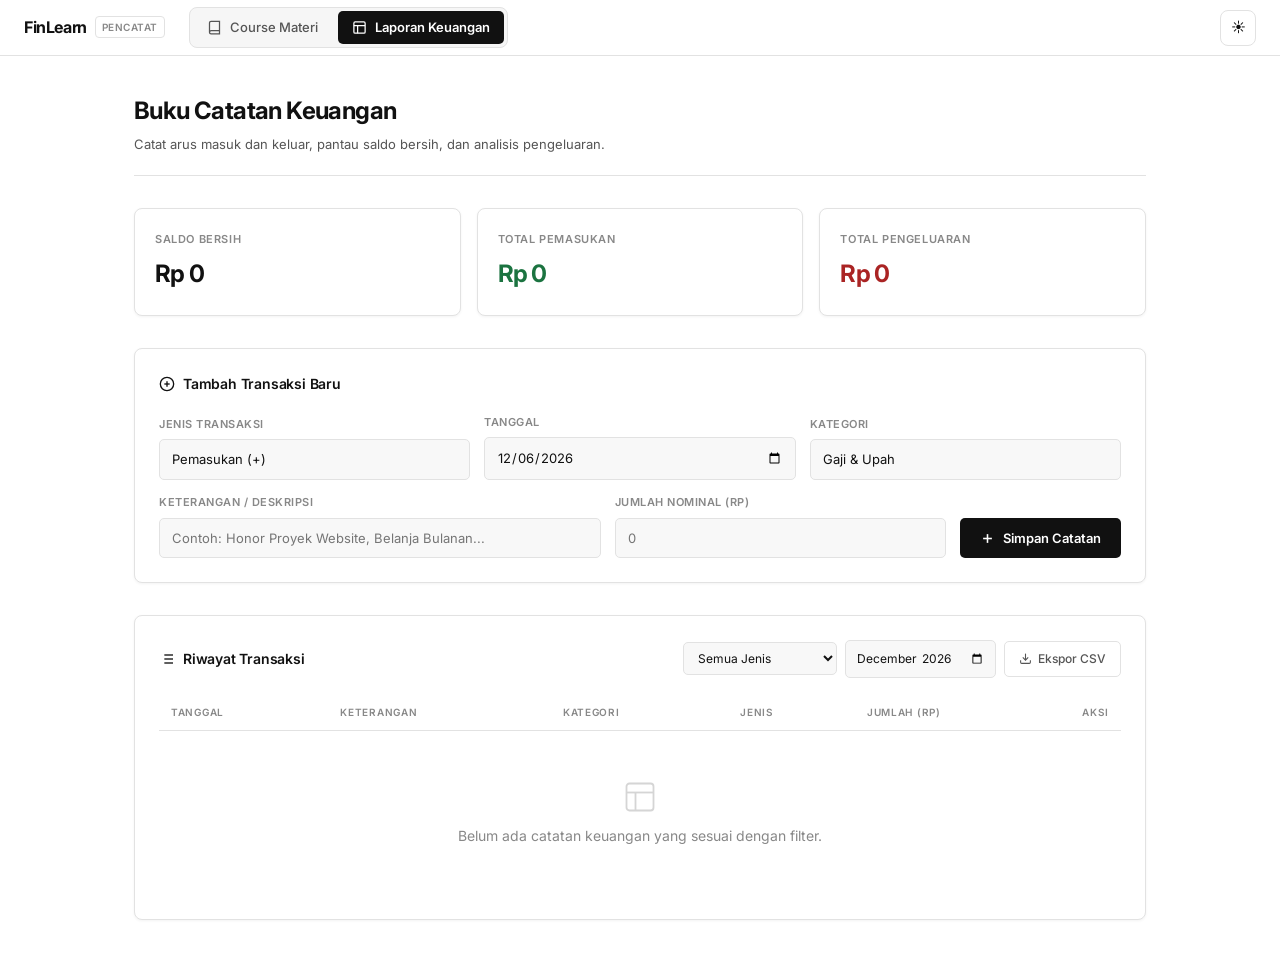
==== keuangan.html @ 0261cfb4 "first commit" ====
<!DOCTYPE html>
<html lang="id" data-theme="light">
<head>
  <meta charset="UTF-8" />
  <meta name="viewport" content="width=device-width, initial-scale=1.0" />
  <title>FinLearn — Pencatat Laporan Keuangan</title>
  <link rel="preconnect" href="https://fonts.googleapis.com" />
  <link href="https://fonts.googleapis.com/css2?family=Inter:wght@300;400;500;600;700&display=swap" rel="stylesheet" />
  <link rel="stylesheet" href="style.css" />
</head>
<body data-page="keuangan">

  <!-- TOPBAR NAVBAR -->
  <header class="topbar">
    <div class="topbar-left">
      <a href="index.html" class="brand">
        <span>FinLearn</span>
        <span class="brand-badge">Pencatat</span>
      </a>

      <!-- NAVBAR DIRECT ACCESS -->
      <nav class="navbar-nav">
        <a href="materi.html" class="nav-link" id="navMateri">
          <svg width="15" height="15" viewBox="0 0 24 24" fill="none" stroke="currentColor" stroke-width="2">
            <path d="M4 19.5A2.5 2.5 0 0 1 6.5 17H20"/>
            <path d="M6.5 2H20v20H6.5A2.5 2.5 0 0 1 4 19.5v-15A2.5 2.5 0 0 1 6.5 2z"/>
          </svg>
          <span class="nav-text">Course Materi</span>
        </a>
        <a href="keuangan.html" class="nav-link active" id="navKeuangan">
          <svg width="15" height="15" viewBox="0 0 24 24" fill="none" stroke="currentColor" stroke-width="2">
            <rect x="3" y="3" width="18" height="18" rx="2"/>
            <line x1="3" y1="9" x2="21" y2="9"/>
            <line x1="9" y1="21" x2="9" y2="9"/>
          </svg>
          <span class="nav-text">Laporan Keuangan</span>
        </a>
      </nav>
    </div>

    <div class="topbar-right">
      <button class="theme-toggle" id="themeToggle" onclick="toggleTheme()" title="Ganti Tema">
        <span id="themeIcon">☀️</span>
      </button>
    </div>
  </header>

  <!-- KEUANGAN FULL PAGE CONTAINER -->
  <main class="keuangan-container">

    <!-- PAGE HEADER -->
    <header class="page-header-keuangan">
      <div class="page-header-title">
        <h1>Buku Catatan Keuangan</h1>
        <p>Catat arus masuk dan keluar, pantau saldo bersih, dan analisis pengeluaran.</p>
      </div>
    </header>

    <!-- 3 STAT CARDS -->
    <section class="summary-cards-grid">
      <div class="stat-card balance">
        <span class="stat-label">Saldo Bersih</span>
        <span class="stat-amount" id="statBalance">Rp 0</span>
      </div>
      <div class="stat-card income">
        <span class="stat-label">Total Pemasukan</span>
        <span class="stat-amount" id="statIncome">Rp 0</span>
      </div>
      <div class="stat-card expense">
        <span class="stat-label">Total Pengeluaran</span>
        <span class="stat-amount" id="statExpense">Rp 0</span>
      </div>
    </section>

    <!-- INPUT TRANSACTION FORM -->
    <section class="card-section">
      <h2 class="card-title">
        <svg width="16" height="16" viewBox="0 0 24 24" fill="none" stroke="currentColor" stroke-width="2"><circle cx="12" cy="12" r="10"/><line x1="12" y1="8" x2="12" y2="16"/><line x1="8" y1="12" x2="16" y2="12"/></svg>
        Tambah Transaksi Baru
      </h2>

      <div class="form-grid">
        <div class="form-row">
          <div class="form-field">
            <label for="inputTxType">Jenis Transaksi</label>
            <select id="inputTxType">
              <option value="income">Pemasukan (+)</option>
              <option value="expense">Pengeluaran (-)</option>
            </select>
          </div>

          <div class="form-field">
            <label for="inputTxDate">Tanggal</label>
            <input type="date" id="inputTxDate" />
          </div>

          <div class="form-field">
            <label for="inputTxCategory">Kategori</label>
            <select id="inputTxCategory">
              <option value="Gaji & Upah">Gaji & Upah</option>
              <option value="Pendapatan Usaha">Pendapatan Usaha</option>
              <option value="Investasi">Investasi</option>
              <option value="Makanan & Minuman">Makanan & Minuman</option>
              <option value="Transportasi">Transportasi</option>
              <option value="Tagihan & Utilitas">Tagihan & Utilitas</option>
              <option value="Kebutuhan Rumah">Kebutuhan Rumah</option>
              <option value="Hiburan & Hobi">Hiburan & Hobi</option>
              <option value="Kesehatan">Kesehatan</option>
              <option value="Lainnya">Lainnya</option>
            </select>
          </div>
        </div>

        <div class="form-row">
          <div class="form-field flex-2">
            <label for="inputTxDesc">Keterangan / Deskripsi</label>
            <input type="text" id="inputTxDesc" placeholder="Contoh: Honor Proyek Website, Belanja Bulanan..." />
          </div>

          <div class="form-field flex-1-5">
            <label for="inputTxAmount">Jumlah Nominal (Rp)</label>
            <input type="number" id="inputTxAmount" placeholder="0" min="0" />
          </div>

          <button class="btn-primary" onclick="handleAddTransaction()">
            <svg width="15" height="15" viewBox="0 0 24 24" fill="none" stroke="currentColor" stroke-width="2.5"><line x1="12" y1="5" x2="12" y2="19"/><line x1="5" y1="12" x2="19" y2="12"/></svg>
            Simpan Catatan
          </button>
        </div>
      </div>
    </section>

    <!-- TRANSACTION HISTORY TABLE -->
    <section class="card-section">
      <div class="table-header-bar">
        <h2 class="card-title">
          <svg width="16" height="16" viewBox="0 0 24 24" fill="none" stroke="currentColor" stroke-width="2"><line x1="8" y1="6" x2="21" y2="6"/><line x1="8" y1="12" x2="21" y2="12"/><line x1="8" y1="18" x2="21" y2="18"/><line x1="3" y1="6" x2="3.01" y2="6"/><line x1="3" y1="12" x2="3.01" y2="12"/><line x1="3" y1="18" x2="3.01" y2="18"/></svg>
          Riwayat Transaksi
        </h2>

        <div class="filter-actions">
          <select id="filterType" onchange="renderTransactionsList()">
            <option value="all">Semua Jenis</option>
            <option value="income">Hanya Pemasukan</option>
            <option value="expense">Hanya Pengeluaran</option>
          </select>

          <input type="month" id="filterMonth" onchange="renderTransactionsList()" />

          <button class="btn-outline" onclick="handleExportCSV()" title="Ekspor Data ke File CSV">
            <svg width="13" height="13" viewBox="0 0 24 24" fill="none" stroke="currentColor" stroke-width="2"><path d="M21 15v4a2 2 0 0 1-2 2H5a2 2 0 0 1-2-2v-4"/><polyline points="7 10 12 15 17 10"/><line x1="12" y1="15" x2="12" y2="3"/></svg>
            Ekspor CSV
          </button>
        </div>
      </div>

      <div class="table-responsive">
        <table class="data-table">
          <thead>
            <tr>
              <th>Tanggal</th>
              <th>Keterangan</th>
              <th>Kategori</th>
              <th>Jenis</th>
              <th>Jumlah (Rp)</th>
              <th style="width: 44px; text-align: center;">Aksi</th>
            </tr>
          </thead>
          <tbody id="txTableBody">
            <!-- Rendered by JS -->
          </tbody>
        </table>

        <div class="table-empty-state" id="tableEmptyState" style="display: none;">
          <svg width="36" height="36" viewBox="0 0 24 24" fill="none" stroke="currentColor" stroke-width="1.2"><rect x="3" y="3" width="18" height="18" rx="2"/><line x1="3" y1="9" x2="21" y2="9"/><line x1="9" y1="21" x2="9" y2="9"/></svg>
          <p>Belum ada catatan keuangan yang sesuai dengan filter.</p>
        </div>
      </div>
    </section>

  </main>

  <script src="app.js"></script>
</body>
</html>
---- style.css ----
/* ===== DESIGN TOKENS (MINIMALIST MONOCHROME) ===== */
:root {
  --bg: #ffffff;
  --bg-secondary: #f6f6f6;
  --bg-card: #ffffff;
  --bg-input: #f8f8f8;
  --border: #e2e2e2;
  --border-soft: #eeeeee;
  --text: #111111;
  --text-secondary: #555555;
  --text-muted: #888888;
  --accent: #111111;
  --accent-inverse: #ffffff;
  --nav-active-bg: #111111;
  --nav-active-text: #ffffff;
  --income: #1b7340;
  --income-bg: rgba(27, 115, 64, 0.1);
  --expense: #aa2424;
  --expense-bg: rgba(170, 36, 36, 0.1);
  --shadow: 0 1px 3px rgba(0,0,0,0.05);
  --shadow-md: 0 4px 14px rgba(0,0,0,0.07);
  --radius: 8px;
  --radius-sm: 5px;
  --topbar-h: 56px;
  --sidebar-w: 280px;
}

[data-theme="dark"] {
  --bg: #0d0d0d;
  --bg-secondary: #171717;
  --bg-card: #141414;
  --bg-input: #1e1e1e;
  --border: #2a2a2a;
  --border-soft: #222222;
  --text: #f2f2f2;
  --text-secondary: #a0a0a0;
  --text-muted: #666666;
  --accent: #f2f2f2;
  --accent-inverse: #0d0d0d;
  --nav-active-bg: #f2f2f2;
  --nav-active-text: #0d0d0d;
  --income: #3cc779;
  --income-bg: rgba(60, 199, 121, 0.12);
  --expense: #e65a5a;
  --expense-bg: rgba(230, 90, 90, 0.12);
  --shadow: 0 1px 3px rgba(0,0,0,0.3);
  --shadow-md: 0 4px 14px rgba(0,0,0,0.4);
}

/* ===== BASE RESET ===== */
*, *::before, *::after { box-sizing: border-box; margin: 0; padding: 0; }
html {
  height: 100%;
  font-size: 14px;
}
body {
  min-height: 100%;
  font-family: 'Inter', -apple-system, BlinkMacSystemFont, "Segoe UI", Roboto, sans-serif;
  line-height: 1.6;
  background: var(--bg);
  color: var(--text);
  transition: background 0.15s ease, color 0.15s ease;
  -webkit-font-smoothing: antialiased;
}
a { color: inherit; text-decoration: none; }
button { cursor: pointer; border: none; background: none; font: inherit; color: inherit; }
input, select, textarea { font: inherit; color: inherit; }
svg { display: block; flex-shrink: 0; }

/* ===== NAVBAR (TOPBAR) ===== */
.topbar {
  position: sticky;
  top: 0;
  left: 0;
  right: 0;
  height: var(--topbar-h);
  background: var(--bg);
  border-bottom: 1px solid var(--border);
  display: flex;
  align-items: center;
  justify-content: space-between;
  padding: 0 24px;
  z-index: 100;
}

.topbar-left {
  display: flex;
  align-items: center;
  gap: 24px;
}

.brand {
  display: flex;
  align-items: center;
  gap: 8px;
  font-weight: 700;
  font-size: 16px;
  letter-spacing: -0.4px;
  color: var(--text);
}
.brand-badge {
  font-size: 10px;
  font-weight: 600;
  text-transform: uppercase;
  letter-spacing: 0.5px;
  padding: 2px 6px;
  border-radius: 4px;
  border: 1px solid var(--border);
  color: var(--text-muted);
}

/* NAVBAR NAVIGATION BUTTONS */
.navbar-nav {
  display: flex;
  align-items: center;
  gap: 6px;
  background: var(--bg-secondary);
  padding: 3px;
  border-radius: var(--radius);
  border: 1px solid var(--border);
}

.nav-link {
  display: inline-flex;
  align-items: center;
  gap: 8px;
  padding: 6px 14px;
  border-radius: var(--radius-sm);
  font-size: 13px;
  font-weight: 500;
  color: var(--text-secondary);
  transition: all 0.15s ease;
}

.nav-link:hover {
  color: var(--text);
  background: rgba(0, 0, 0, 0.04);
}

[data-theme="dark"] .nav-link:hover {
  background: rgba(255, 255, 255, 0.05);
}

.nav-link.active {
  background: var(--nav-active-bg);
  color: var(--nav-active-text);
  font-weight: 600;
}

.topbar-right {
  display: flex;
  align-items: center;
  gap: 12px;
}

.theme-toggle {
  display: inline-flex;
  align-items: center;
  justify-content: center;
  width: 36px;
  height: 36px;
  border-radius: var(--radius);
  border: 1px solid var(--border);
  background: var(--bg-card);
  color: var(--text);
  transition: border-color 0.15s, background 0.15s;
}

.theme-toggle:hover {
  background: var(--bg-secondary);
}

/* ===== MATERI / COURSE FULL PAGE LAYOUT ===== */
.materi-page-wrapper {
  display: flex;
  min-height: calc(100vh - var(--topbar-h));
}

/* Sidebar */
.materi-sidebar {
  width: var(--sidebar-w);
  flex-shrink: 0;
  background: var(--bg);
  border-right: 1px solid var(--border);
  display: flex;
  flex-direction: column;
  height: calc(100vh - var(--topbar-h));
  position: sticky;
  top: var(--topbar-h);
  overflow: hidden;
}

.sidebar-header {
  padding: 18px 20px 14px;
  border-bottom: 1px solid var(--border-soft);
  display: flex;
  align-items: center;
  justify-content: space-between;
}

.sidebar-title {
  font-size: 11px;
  font-weight: 600;
  letter-spacing: 0.8px;
  text-transform: uppercase;
  color: var(--text-muted);
}

.module-counter {
  font-size: 11px;
  font-weight: 600;
  color: var(--text-secondary);
}

.sidebar-scrollable {
  flex: 1;
  overflow-y: auto;
  padding: 10px 12px;
  display: flex;
  flex-direction: column;
  gap: 6px;
}

.module-item {
  display: flex;
  align-items: flex-start;
  gap: 12px;
  padding: 12px 14px;
  border-radius: var(--radius-sm);
  border: 1px solid transparent;
  cursor: pointer;
  transition: all 0.12s ease;
}

.module-item:hover {
  background: var(--bg-secondary);
  border-color: var(--border-soft);
}

.module-item.active {
  background: var(--bg-secondary);
  border-color: var(--text);
}

.module-icon-wrap {
  width: 24px;
  height: 24px;
  display: flex;
  align-items: center;
  justify-content: center;
  color: var(--text-muted);
  flex-shrink: 0;
  margin-top: 1px;
}

.module-item.active .module-icon-wrap {
  color: var(--text);
}

.module-info {
  flex: 1;
}

.module-tag {
  font-size: 10px;
  font-weight: 600;
  letter-spacing: 0.6px;
  text-transform: uppercase;
  color: var(--text-muted);
  margin-bottom: 2px;
}

.module-name {
  font-size: 13px;
  font-weight: 500;
  line-height: 1.35;
  color: var(--text);
}

.module-item.active .module-name {
  font-weight: 600;
}

.module-badge-done {
  color: var(--income);
  margin-left: 4px;
}

/* Sidebar Footer (Reading Controls & Progress) */
.sidebar-footer {
  border-top: 1px solid var(--border);
  padding: 16px 20px;
  background: var(--bg);
  display: flex;
  flex-direction: column;
  gap: 14px;
}

.font-size-control {
  display: flex;
  flex-direction: column;
  gap: 6px;
}

.control-label {
  font-size: 10px;
  font-weight: 600;
  letter-spacing: 0.6px;
  text-transform: uppercase;
  color: var(--text-muted);
}

.font-size-btn-group {
  display: flex;
  gap: 4px;
  border: 1px solid var(--border);
  padding: 3px;
  border-radius: var(--radius-sm);
  background: var(--bg-secondary);
}

.font-size-btn {
  flex: 1;
  padding: 4px 0;
  text-align: center;
  font-size: 11px;
  font-weight: 500;
  border-radius: 3px;
  color: var(--text-secondary);
  transition: all 0.12s;
}

.font-size-btn:hover {
  color: var(--text);
}

.font-size-btn.active {
  background: var(--bg-card);
  color: var(--text);
  font-weight: 700;
  box-shadow: 0 1px 2px rgba(0,0,0,0.08);
}

.progress-widget {
  display: flex;
  flex-direction: column;
  gap: 6px;
}

.progress-header {
  display: flex;
  justify-content: space-between;
  font-size: 11px;
  color: var(--text-secondary);
}

.progress-bar-bg {
  height: 5px;
  background: var(--border);
  border-radius: 3px;
  overflow: hidden;
}

.progress-bar-fill {
  height: 100%;
  background: var(--text);
  border-radius: 3px;
  transition: width 0.3s ease;
}

/* Main Reading Content */
.materi-content-area {
  flex: 1;
  padding: 48px 60px 80px;
  max-width: 900px;
  margin: 0 auto;
  position: relative;
}

.course-breadcrumb {
  display: flex;
  align-items: center;
  gap: 8px;
  font-size: 12px;
  color: var(--text-muted);
  margin-bottom: 24px;
}

.course-breadcrumb a:hover {
  color: var(--text);
}

.module-header {
  margin-bottom: 32px;
  padding-bottom: 24px;
  border-bottom: 1px solid var(--border);
}

.module-header-tag {
  display: inline-block;
  font-size: 11px;
  font-weight: 600;
  text-transform: uppercase;
  letter-spacing: 0.8px;
  color: var(--text-muted);
  margin-bottom: 8px;
}

.module-header-title {
  font-size: 28px;
  font-weight: 700;
  letter-spacing: -0.8px;
  line-height: 1.25;
}

/* Article Reader Typography */
.article-reader {
  font-size: 15px;
  line-height: 1.8;
  color: var(--text);
}

.article-reader.text-small { font-size: 13px; line-height: 1.7; }
.article-reader.text-standard { font-size: 15px; line-height: 1.8; }
.article-reader.text-large { font-size: 17px; line-height: 1.85; }

.article-reader h1 { font-size: 24px; font-weight: 700; margin: 36px 0 16px; letter-spacing: -0.5px; }
.article-reader h2 { font-size: 20px; font-weight: 600; margin: 30px 0 14px; letter-spacing: -0.3px; }
.article-reader h3 { font-size: 16px; font-weight: 600; margin: 24px 0 10px; }
.article-reader p { margin-bottom: 18px; color: var(--text); }
.article-reader ul, .article-reader ol { margin: 0 0 20px 24px; }
.article-reader li { margin-bottom: 8px; }

.article-reader blockquote {
  border-left: 3px solid var(--text);
  padding: 12px 18px;
  margin: 24px 0;
  background: var(--bg-secondary);
  border-radius: 0 var(--radius-sm) var(--radius-sm) 0;
  color: var(--text-secondary);
  font-style: italic;
}

.article-reader table {
  width: 100%;
  border-collapse: collapse;
  margin: 24px 0;
  font-size: 13px;
}

.article-reader th, .article-reader td {
  padding: 10px 14px;
  border: 1px solid var(--border);
  text-align: left;
}

.article-reader th {
  background: var(--bg-secondary);
  font-weight: 600;
}

.article-reader code {
  font-family: ui-monospace, SFMono-Regular, Menlo, Monaco, Consolas, monospace;
  font-size: 13px;
  background: var(--bg-secondary);
  padding: 2px 6px;
  border-radius: 4px;
  border: 1px solid var(--border);
}

.article-reader pre {
  background: var(--bg-secondary);
  border: 1px solid var(--border);
  border-radius: var(--radius);
  padding: 16px;
  overflow-x: auto;
  margin: 20px 0;
}

/* Modul Navigation Prev / Next */
.module-navigation {
  display: flex;
  justify-content: space-between;
  align-items: center;
  gap: 16px;
  margin-top: 50px;
  padding-top: 28px;
  border-top: 1px solid var(--border);
}

.btn-nav-step {
  display: inline-flex;
  align-items: center;
  gap: 8px;
  padding: 10px 18px;
  border-radius: var(--radius-sm);
  border: 1px solid var(--border);
  font-size: 13px;
  font-weight: 500;
  background: var(--bg-card);
  transition: all 0.15s;
}

.btn-nav-step:hover:not(:disabled) {
  background: var(--bg-secondary);
  border-color: var(--text);
}

.btn-nav-step:disabled {
  opacity: 0.35;
  cursor: not-allowed;
}

/* Floating back to top button */
.btn-floating-top {
  position: fixed;
  bottom: 32px;
  right: 36px;
  width: 44px;
  height: 44px;
  border-radius: 50%;
  background: var(--accent);
  color: var(--accent-inverse);
  border: none;
  display: flex;
  align-items: center;
  justify-content: center;
  box-shadow: var(--shadow-md);
  opacity: 0;
  visibility: hidden;
  transform: translateY(10px);
  transition: all 0.2s ease;
  z-index: 90;
}

.btn-floating-top.show {
  opacity: 1;
  visibility: visible;
  transform: translateY(0);
}

/* ===== LAPORAN KEUANGAN FULL PAGE LAYOUT ===== */
.keuangan-container {
  max-width: 1060px;
  margin: 0 auto;
  padding: 36px 24px 60px;
  display: flex;
  flex-direction: column;
  gap: 32px;
}

.page-header-keuangan {
  display: flex;
  justify-content: space-between;
  align-items: flex-end;
  border-bottom: 1px solid var(--border);
  padding-bottom: 20px;
}

.page-header-title h1 {
  font-size: 24px;
  font-weight: 700;
  letter-spacing: -0.6px;
  margin-bottom: 4px;
}

.page-header-title p {
  font-size: 13px;
  color: var(--text-secondary);
}

/* 3 Cards Ringkasan */
.summary-cards-grid {
  display: grid;
  grid-template-columns: repeat(3, 1fr);
  gap: 16px;
}

.stat-card {
  background: var(--bg-card);
  border: 1px solid var(--border);
  border-radius: var(--radius);
  padding: 22px 20px;
  display: flex;
  flex-direction: column;
  gap: 6px;
  box-shadow: var(--shadow);
}

.stat-label {
  font-size: 11px;
  font-weight: 600;
  letter-spacing: 0.6px;
  text-transform: uppercase;
  color: var(--text-muted);
}

.stat-amount {
  font-size: 24px;
  font-weight: 700;
  letter-spacing: -0.8px;
}

.stat-card.balance .stat-amount { color: var(--text); }
.stat-card.income .stat-amount { color: var(--income); }
.stat-card.expense .stat-amount { color: var(--expense); }

/* Form Section */
.card-section {
  background: var(--bg-card);
  border: 1px solid var(--border);
  border-radius: var(--radius);
  padding: 24px;
  box-shadow: var(--shadow);
}

.card-title {
  font-size: 14px;
  font-weight: 600;
  letter-spacing: -0.2px;
  margin-bottom: 18px;
  display: flex;
  align-items: center;
  gap: 8px;
}

.form-grid {
  display: flex;
  flex-direction: column;
  gap: 14px;
}

.form-row {
  display: flex;
  gap: 14px;
  align-items: flex-end;
}

.form-field {
  display: flex;
  flex-direction: column;
  gap: 6px;
  flex: 1;
}

.form-field.flex-2 { flex: 2; }
.form-field.flex-1-5 { flex: 1.5; }

.form-field label {
  font-size: 11px;
  font-weight: 600;
  text-transform: uppercase;
  letter-spacing: 0.5px;
  color: var(--text-muted);
}

.form-field input,
.form-field select {
  width: 100%;
  padding: 9px 12px;
  background: var(--bg-input);
  border: 1px solid var(--border);
  border-radius: var(--radius-sm);
  font-size: 13px;
  color: var(--text);
  outline: none;
  transition: border-color 0.15s ease;
  appearance: none;
  -webkit-appearance: none;
}

.form-field input:focus,
.form-field select:focus {
  border-color: var(--text);
}

.btn-primary {
  display: inline-flex;
  align-items: center;
  justify-content: center;
  gap: 8px;
  padding: 10px 20px;
  background: var(--accent);
  color: var(--accent-inverse);
  border-radius: var(--radius-sm);
  font-size: 13px;
  font-weight: 600;
  transition: opacity 0.15s ease;
  height: 40px;
}

.btn-primary:hover {
  opacity: 0.88;
}

/* History / Table Section */
.table-header-bar {
  display: flex;
  justify-content: space-between;
  align-items: center;
  margin-bottom: 16px;
  flex-wrap: wrap;
  gap: 12px;
}

.table-header-bar .card-title {
  margin-bottom: 0;
}

.filter-actions {
  display: flex;
  align-items: center;
  gap: 8px;
}

.filter-actions select,
.filter-actions input[type="month"] {
  padding: 7px 10px;
  background: var(--bg-input);
  border: 1px solid var(--border);
  border-radius: var(--radius-sm);
  font-size: 12px;
  color: var(--text);
  outline: none;
}

.btn-outline {
  display: inline-flex;
  align-items: center;
  gap: 6px;
  padding: 7px 14px;
  border: 1px solid var(--border);
  border-radius: var(--radius-sm);
  font-size: 12px;
  font-weight: 500;
  color: var(--text-secondary);
  background: var(--bg-card);
  transition: all 0.12s;
}

.btn-outline:hover {
  color: var(--text);
  border-color: var(--text);
  background: var(--bg-secondary);
}

.table-responsive {
  overflow-x: auto;
}

.data-table {
  width: 100%;
  border-collapse: collapse;
}

.data-table th {
  font-size: 10px;
  font-weight: 600;
  letter-spacing: 0.7px;
  text-transform: uppercase;
  color: var(--text-muted);
  padding: 10px 12px;
  text-align: left;
  border-bottom: 1px solid var(--border);
}

.data-table td {
  font-size: 13px;
  padding: 12px 12px;
  border-bottom: 1px solid var(--border-soft);
  vertical-align: middle;
}

.data-table tbody tr:last-child td {
  border-bottom: none;
}

.data-table tbody tr:hover td {
  background: var(--bg-secondary);
}

.badge-tag {
  display: inline-flex;
  align-items: center;
  padding: 3px 8px;
  border-radius: 12px;
  font-size: 11px;
  font-weight: 600;
}

.badge-income {
  background: var(--income-bg);
  color: var(--income);
}

.badge-expense {
  background: var(--expense-bg);
  color: var(--expense);
}

.amount-income {
  color: var(--income);
  font-weight: 600;
}

.amount-expense {
  color: var(--expense);
  font-weight: 600;
}

.btn-delete-row {
  padding: 5px;
  color: var(--text-muted);
  border-radius: var(--radius-sm);
  transition: all 0.12s;
  display: inline-flex;
  align-items: center;
  justify-content: center;
}

.btn-delete-row:hover {
  color: var(--expense);
  background: var(--expense-bg);
}

.table-empty-state {
  display: flex;
  flex-direction: column;
  align-items: center;
  gap: 10px;
  padding: 48px 20px;
  color: var(--text-muted);
  text-align: center;
}

.table-empty-state svg {
  opacity: 0.35;
}

/* Toast */
.toast-box {
  position: fixed;
  bottom: 24px;
  right: 24px;
  z-index: 1000;
  display: flex;
  flex-direction: column;
  gap: 8px;
  pointer-events: none;
}

.toast-item {
  background: var(--text);
  color: var(--accent-inverse);
  font-size: 13px;
  font-weight: 500;
  padding: 10px 18px;
  border-radius: var(--radius);
  box-shadow: var(--shadow-md);
  animation: toastFadeIn 0.18s ease forwards;
}

@keyframes toastFadeIn {
  from { opacity: 0; transform: translateY(10px); }
  to { opacity: 1; transform: translateY(0); }
}

/* ===== RESPONSIVE ===== */
@media (max-width: 860px) {
  .materi-page-wrapper { flex-direction: column; }
  .materi-sidebar {
    width: 100%;
    height: auto;
    position: relative;
    top: 0;
    border-right: none;
    border-bottom: 1px solid var(--border);
  }
  .materi-content-area { padding: 32px 20px 60px; }
  .summary-cards-grid { grid-template-columns: 1fr; }
  .form-row { flex-direction: column; }
}

@media (max-width: 580px) {
  .topbar { padding: 0 16px; }
  .brand-badge { display: none; }
  .nav-link span.nav-text { display: none; }
  .nav-link { padding: 6px 10px; }
}
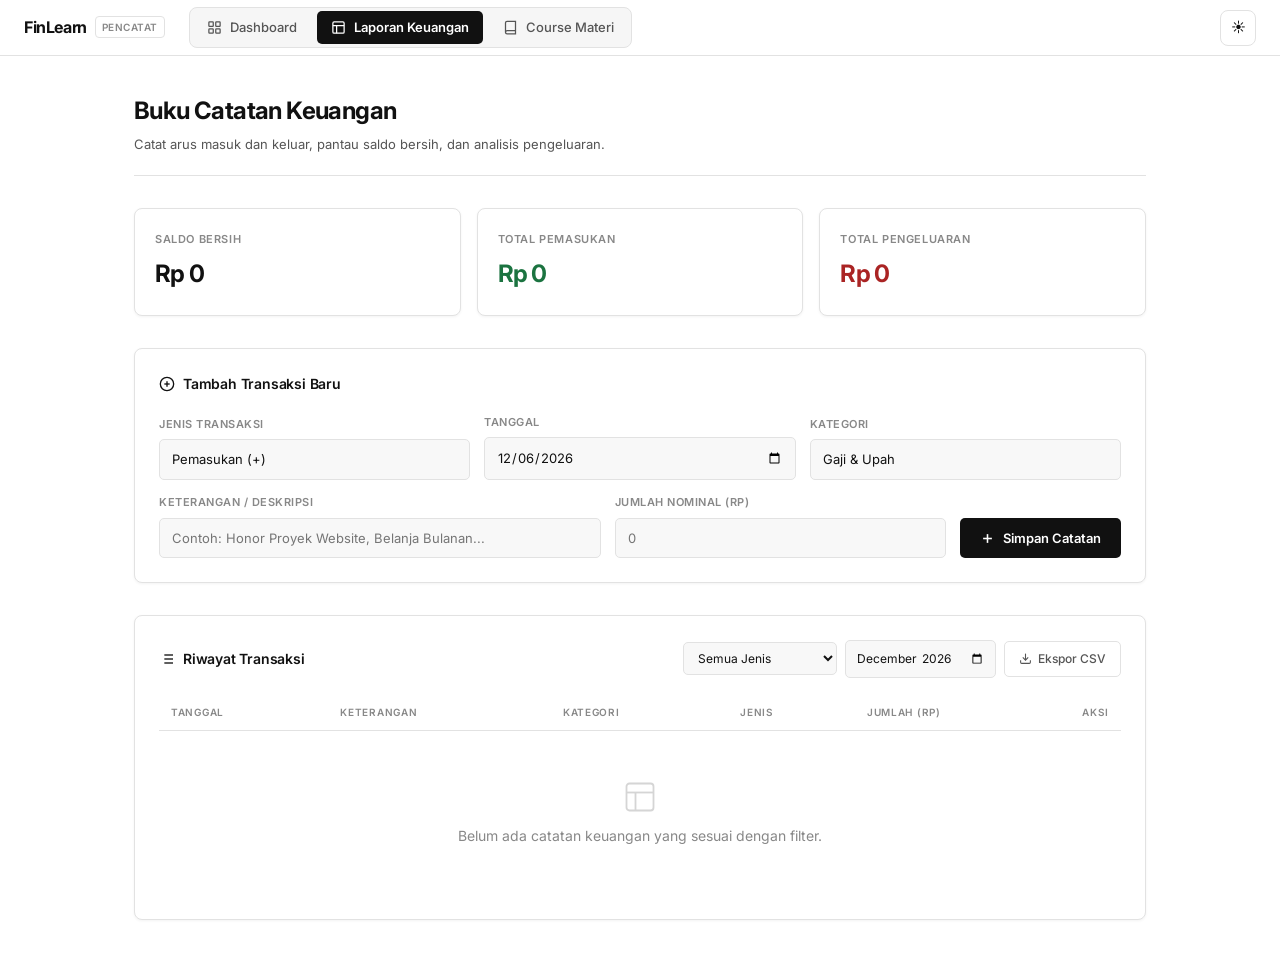
==== commit ef843456: "update" ====
--- a/keuangan.html
+++ b/keuangan.html
@@ -20,12 +20,14 @@
 
       <!-- NAVBAR DIRECT ACCESS -->
       <nav class="navbar-nav">
-        <a href="materi.html" class="nav-link" id="navMateri">
+        <a href="index.html" class="nav-link" id="navDashboard">
           <svg width="15" height="15" viewBox="0 0 24 24" fill="none" stroke="currentColor" stroke-width="2">
-            <path d="M4 19.5A2.5 2.5 0 0 1 6.5 17H20"/>
-            <path d="M6.5 2H20v20H6.5A2.5 2.5 0 0 1 4 19.5v-15A2.5 2.5 0 0 1 6.5 2z"/>
+            <rect x="3" y="3" width="7" height="7" rx="1"/>
+            <rect x="14" y="3" width="7" height="7" rx="1"/>
+            <rect x="14" y="14" width="7" height="7" rx="1"/>
+            <rect x="3" y="14" width="7" height="7" rx="1"/>
           </svg>
-          <span class="nav-text">Course Materi</span>
+          <span class="nav-text">Dashboard</span>
         </a>
         <a href="keuangan.html" class="nav-link active" id="navKeuangan">
           <svg width="15" height="15" viewBox="0 0 24 24" fill="none" stroke="currentColor" stroke-width="2">
@@ -34,6 +36,13 @@
             <line x1="9" y1="21" x2="9" y2="9"/>
           </svg>
           <span class="nav-text">Laporan Keuangan</span>
+        </a>
+        <a href="materi.html" class="nav-link" id="navMateri">
+          <svg width="15" height="15" viewBox="0 0 24 24" fill="none" stroke="currentColor" stroke-width="2">
+            <path d="M4 19.5A2.5 2.5 0 0 1 6.5 17H20"/>
+            <path d="M6.5 2H20v20H6.5A2.5 2.5 0 0 1 4 19.5v-15A2.5 2.5 0 0 1 6.5 2z"/>
+          </svg>
+          <span class="nav-text">Course Materi</span>
         </a>
       </nav>
     </div>
@@ -119,7 +128,7 @@
 
           <div class="form-field flex-1-5">
             <label for="inputTxAmount">Jumlah Nominal (Rp)</label>
-            <input type="number" id="inputTxAmount" placeholder="0" min="0" />
+            <input type="text" inputmode="numeric" id="inputTxAmount" placeholder="0" autocomplete="off" />
           </div>
 
           <button class="btn-primary" onclick="handleAddTransaction()">
--- a/style.css
+++ b/style.css
@@ -674,6 +674,18 @@
   border-color: var(--text);
 }
 
+/* Hilangkan tombol panah stepper (+1, +2, dll) pada input angka */
+input[type="number"]::-webkit-outer-spin-button,
+input[type="number"]::-webkit-inner-spin-button {
+  -webkit-appearance: none;
+  margin: 0;
+}
+
+input[type="number"] {
+  -moz-appearance: textfield;
+  appearance: textfield;
+}
+
 .btn-primary {
   display: inline-flex;
   align-items: center;
@@ -865,7 +877,713 @@
   to { opacity: 1; transform: translateY(0); }
 }
 
+/* ===== DASHBOARD STYLING ===== */
+.dashboard-container {
+  max-width: 1200px;
+  margin: 0 auto;
+  padding: 28px 24px 60px;
+}
+
+.dash-welcome-header {
+  display: flex;
+  align-items: flex-start;
+  justify-content: space-between;
+  gap: 20px;
+  margin-bottom: 24px;
+  flex-wrap: wrap;
+}
+
+.dash-welcome-text {
+  flex: 1;
+  min-width: 280px;
+}
+
+.dash-date-badge {
+  display: inline-flex;
+  align-items: center;
+  gap: 6px;
+  font-size: 12px;
+  font-weight: 500;
+  color: var(--text-muted);
+  background: var(--bg-secondary);
+  padding: 4px 10px;
+  border-radius: 20px;
+  border: 1px solid var(--border);
+  margin-bottom: 8px;
+}
+
+.dash-welcome-text h1 {
+  font-size: 26px;
+  font-weight: 800;
+  letter-spacing: -0.6px;
+  color: var(--text);
+  margin-bottom: 6px;
+}
+
+.dash-welcome-text p {
+  color: var(--text-secondary);
+  font-size: 14px;
+}
+
+.dash-welcome-actions {
+  display: flex;
+  align-items: center;
+  gap: 10px;
+  flex-wrap: wrap;
+}
+
+/* Health Chip */
+.health-chip {
+  display: inline-flex;
+  align-items: center;
+  gap: 8px;
+  padding: 6px 14px;
+  border-radius: 20px;
+  font-size: 12px;
+  font-weight: 600;
+  border: 1px solid var(--border);
+  background: var(--bg-card);
+  box-shadow: var(--shadow);
+}
+
+.health-dot {
+  width: 8px;
+  height: 8px;
+  border-radius: 50%;
+  background: var(--text-muted);
+}
+
+.health-chip.status-good .health-dot {
+  background: var(--income);
+  box-shadow: 0 0 6px var(--income);
+}
+.health-chip.status-good {
+  border-color: rgba(27, 115, 64, 0.3);
+  color: var(--income);
+}
+
+.health-chip.status-warning .health-dot {
+  background: #d97706;
+  box-shadow: 0 0 6px #d97706;
+}
+.health-chip.status-warning {
+  border-color: rgba(217, 119, 6, 0.3);
+  color: #d97706;
+}
+
+.health-chip.status-danger .health-dot {
+  background: var(--expense);
+  box-shadow: 0 0 6px var(--expense);
+}
+.health-chip.status-danger {
+  border-color: rgba(170, 36, 36, 0.3);
+  color: var(--expense);
+}
+
+/* Compact Buttons */
+.btn-primary-sm {
+  display: inline-flex;
+  align-items: center;
+  justify-content: center;
+  gap: 6px;
+  background: var(--accent);
+  color: var(--accent-inverse);
+  padding: 7px 14px;
+  border-radius: var(--radius-sm);
+  font-size: 13px;
+  font-weight: 600;
+  transition: opacity 0.15s ease, transform 0.1s ease;
+  white-space: nowrap;
+}
+.btn-primary-sm:hover {
+  opacity: 0.9;
+  transform: translateY(-1px);
+}
+
+.btn-outline-sm {
+  display: inline-flex;
+  align-items: center;
+  justify-content: center;
+  gap: 6px;
+  border: 1px solid var(--border);
+  background: var(--bg-card);
+  color: var(--text);
+  padding: 7px 12px;
+  border-radius: var(--radius-sm);
+  font-size: 12px;
+  font-weight: 500;
+  transition: all 0.15s ease;
+  white-space: nowrap;
+}
+.btn-outline-sm:hover {
+  background: var(--bg-secondary);
+  border-color: var(--accent);
+}
+
+.full-w {
+  width: 100%;
+}
+
+/* 4 STATS GRID */
+.dash-stats-grid {
+  display: grid;
+  grid-template-columns: repeat(4, 1fr);
+  gap: 16px;
+  margin-bottom: 24px;
+}
+
+.dash-stats-grid .stat-card {
+  background: var(--bg-card);
+  border: 1px solid var(--border);
+  border-radius: var(--radius);
+  padding: 18px 20px;
+  box-shadow: var(--shadow);
+  display: flex;
+  flex-direction: column;
+}
+
+.stat-card-header {
+  display: flex;
+  align-items: center;
+  justify-content: space-between;
+  margin-bottom: 8px;
+}
+
+.stat-icon-wrap {
+  width: 30px;
+  height: 30px;
+  border-radius: 6px;
+  display: flex;
+  align-items: center;
+  justify-content: center;
+}
+
+.icon-balance { background: rgba(37, 99, 235, 0.1); color: #2563eb; }
+.icon-income { background: var(--income-bg); color: var(--income); }
+.icon-expense { background: var(--expense-bg); color: var(--expense); }
+.icon-savings { background: rgba(124, 58, 237, 0.1); color: #7c3aed; }
+
+.stat-footer-text {
+  font-size: 11px;
+  color: var(--text-muted);
+  margin-top: 6px;
+}
+
+/* DASHBOARD TWO COLUMNS */
+.dash-columns-grid {
+  display: grid;
+  grid-template-columns: 1.15fr 0.85fr;
+  gap: 20px;
+  margin-bottom: 24px;
+}
+
+.dash-col-left, .dash-col-right {
+  display: flex;
+  flex-direction: column;
+  gap: 20px;
+}
+
+.dash-card {
+  background: var(--bg-card);
+  border: 1px solid var(--border);
+  border-radius: var(--radius);
+  padding: 20px;
+  box-shadow: var(--shadow);
+}
+
+.dash-card-header {
+  display: flex;
+  align-items: center;
+  justify-content: space-between;
+  margin-bottom: 16px;
+  padding-bottom: 12px;
+  border-bottom: 1px solid var(--border-soft);
+}
+
+.dash-card-title {
+  display: flex;
+  align-items: center;
+  gap: 8px;
+  font-weight: 600;
+  font-size: 14px;
+  color: var(--text);
+}
+
+.card-link {
+  font-size: 12px;
+  color: #2563eb;
+  font-weight: 600;
+  transition: text-decoration 0.15s;
+}
+.card-link:hover {
+  text-decoration: underline;
+}
+
+.sub-badge {
+  font-size: 11px;
+  font-weight: 600;
+  color: var(--text-muted);
+  background: var(--bg-secondary);
+  padding: 2px 8px;
+  border-radius: 4px;
+  border: 1px solid var(--border);
+}
+
+.badge-pill {
+  font-size: 11px;
+  font-weight: 600;
+  padding: 3px 9px;
+  border-radius: 12px;
+  background: var(--bg-secondary);
+  color: var(--text-secondary);
+  border: 1px solid var(--border);
+}
+.badge-pill.pill-success {
+  background: var(--income-bg);
+  color: var(--income);
+  border-color: rgba(27, 115, 64, 0.3);
+}
+.badge-pill.pill-danger {
+  background: var(--expense-bg);
+  color: var(--expense);
+  border-color: rgba(170, 36, 36, 0.3);
+}
+
+/* CASHFLOW VISUAL STYLING */
+.cashflow-visual-wrapper {
+  display: flex;
+  flex-direction: column;
+  gap: 16px;
+}
+
+.cashflow-bar-track {
+  height: 14px;
+  border-radius: 7px;
+  overflow: hidden;
+  background: var(--bg-secondary);
+  display: flex;
+}
+
+.cashflow-bar-income {
+  background: var(--income);
+  height: 100%;
+  transition: width 0.4s ease;
+}
+
+.cashflow-bar-expense {
+  background: var(--expense);
+  height: 100%;
+  transition: width 0.4s ease;
+}
+
+.cashflow-details-grid {
+  display: grid;
+  grid-template-columns: 1fr 1fr;
+  gap: 12px;
+}
+
+.cashflow-col {
+  padding: 12px;
+  border-radius: var(--radius-sm);
+  border: 1px solid var(--border-soft);
+  background: var(--bg-input);
+}
+
+.cf-badge-row {
+  display: flex;
+  align-items: center;
+  gap: 6px;
+  margin-bottom: 4px;
+}
+
+.cf-indicator {
+  width: 8px;
+  height: 8px;
+  border-radius: 2px;
+}
+.cf-indicator.inc { background: var(--income); }
+.cf-indicator.exp { background: var(--expense); }
+
+.cf-label {
+  font-size: 11px;
+  font-weight: 600;
+  text-transform: uppercase;
+  color: var(--text-muted);
+}
+
+.cf-val {
+  font-size: 16px;
+  font-weight: 700;
+  margin-bottom: 2px;
+}
+.cf-val.inc { color: var(--income); }
+.cf-val.exp { color: var(--expense); }
+
+.cf-pct {
+  font-size: 11px;
+  color: var(--text-muted);
+}
+
+.cashflow-net-card {
+  padding: 12px 14px;
+  border-radius: var(--radius-sm);
+  display: flex;
+  justify-content: space-between;
+  align-items: center;
+  font-size: 12px;
+  flex-wrap: wrap;
+  gap: 8px;
+}
+.cashflow-net-card.net-positive {
+  background: var(--income-bg);
+  border: 1px solid rgba(27, 115, 64, 0.25);
+  color: var(--income);
+}
+.cashflow-net-card.net-negative {
+  background: var(--expense-bg);
+  border: 1px solid rgba(170, 36, 36, 0.25);
+  color: var(--expense);
+}
+
+.net-left strong {
+  font-size: 14px;
+  margin-left: 6px;
+}
+
+/* DONUT & CATEGORY BREAKDOWN */
+.donut-and-list-grid {
+  display: grid;
+  grid-template-columns: 160px 1fr;
+  gap: 20px;
+  align-items: center;
+}
+
+.donut-chart-box {
+  position: relative;
+  width: 140px;
+  height: 140px;
+  margin: 0 auto;
+}
+
+.donut-svg {
+  width: 100%;
+  height: 100%;
+  transform: rotate(-90deg);
+}
+
+.donut-segment {
+  transition: stroke-width 0.2s ease;
+}
+.donut-segment:hover {
+  stroke-width: 16;
+}
+
+.donut-center-info {
+  position: absolute;
+  top: 0;
+  left: 0;
+  width: 100%;
+  height: 100%;
+  display: flex;
+  flex-direction: column;
+  align-items: center;
+  justify-content: center;
+  pointer-events: none;
+  text-align: center;
+  padding: 10px;
+}
+
+.donut-center-sub {
+  font-size: 9px;
+  text-transform: uppercase;
+  font-weight: 700;
+  color: var(--text-muted);
+  letter-spacing: 0.5px;
+}
+
+.donut-center-val {
+  font-size: 13px;
+  font-weight: 700;
+  color: var(--text);
+  line-height: 1.2;
+  margin-top: 2px;
+}
+
+.category-ranked-list {
+  display: flex;
+  flex-direction: column;
+  gap: 10px;
+  max-height: 230px;
+  overflow-y: auto;
+  padding-right: 4px;
+}
+
+.category-row-item {
+  display: flex;
+  flex-direction: column;
+  gap: 3px;
+}
+
+.category-row-header {
+  display: flex;
+  align-items: center;
+  justify-content: space-between;
+  font-size: 12px;
+}
+
+.cat-left {
+  display: flex;
+  align-items: center;
+  gap: 6px;
+}
+
+.cat-color-dot {
+  width: 8px;
+  height: 8px;
+  border-radius: 50%;
+  display: inline-block;
+}
+
+.cat-name {
+  font-weight: 500;
+  color: var(--text);
+}
+
+.cat-right {
+  display: flex;
+  align-items: center;
+  gap: 8px;
+}
+
+.cat-amount {
+  font-weight: 600;
+  color: var(--text-secondary);
+}
+
+.cat-pct-label {
+  font-size: 11px;
+  font-weight: 600;
+  color: var(--text-muted);
+  width: 28px;
+  text-align: right;
+}
+
+.cat-bar-bg {
+  height: 6px;
+  background: var(--bg-secondary);
+  border-radius: 3px;
+  overflow: hidden;
+}
+
+.cat-bar-fill {
+  height: 100%;
+  border-radius: 3px;
+  transition: width 0.3s ease;
+}
+
+.chart-empty-state {
+  display: flex;
+  flex-direction: column;
+  align-items: center;
+  justify-content: center;
+  gap: 12px;
+  padding: 36px 16px;
+  text-align: center;
+  color: var(--text-muted);
+  font-size: 13px;
+}
+
+/* LEARNING WIDGET */
+.learning-progress-box {
+  background: var(--bg-input);
+  border: 1px solid var(--border-soft);
+  padding: 12px 14px;
+  border-radius: var(--radius-sm);
+  margin-bottom: 14px;
+}
+
+.learning-progress-top {
+  display: flex;
+  justify-content: space-between;
+  align-items: center;
+  font-size: 12px;
+}
+
+.learning-stat-title {
+  color: var(--text-muted);
+  font-weight: 500;
+}
+
+.learning-stat-val {
+  font-weight: 700;
+  color: var(--text);
+}
+
+.progress-bar-bg {
+  height: 8px;
+  background: var(--bg-secondary);
+  border-radius: 4px;
+  overflow: hidden;
+  margin-top: 8px;
+}
+
+.progress-bar-fill {
+  height: 100%;
+  background: #2563eb;
+  border-radius: 4px;
+  transition: width 0.3s ease;
+}
+
+.next-mod-preview {
+  border: 1px dashed var(--border);
+  border-radius: var(--radius-sm);
+  padding: 14px;
+  background: var(--bg-card);
+  margin-bottom: 14px;
+}
+
+.next-mod-tag {
+  font-size: 10px;
+  font-weight: 700;
+  text-transform: uppercase;
+  color: #2563eb;
+  letter-spacing: 0.5px;
+}
+
+.next-mod-title {
+  font-size: 14px;
+  font-weight: 700;
+  margin: 4px 0 6px;
+  color: var(--text);
+}
+
+.next-mod-desc {
+  font-size: 12px;
+  color: var(--text-secondary);
+  line-height: 1.45;
+  margin-bottom: 12px;
+}
+
+.mod-quick-roadmap {
+  display: grid;
+  grid-template-columns: repeat(2, 1fr);
+  gap: 6px;
+}
+
+.roadmap-chip {
+  display: flex;
+  align-items: center;
+  gap: 6px;
+  font-size: 11px;
+  padding: 6px 10px;
+  border: 1px solid var(--border);
+  border-radius: var(--radius-sm);
+  background: var(--bg-secondary);
+  cursor: pointer;
+  transition: all 0.15s ease;
+}
+.roadmap-chip:hover {
+  border-color: var(--accent);
+  background: var(--bg-card);
+}
+
+.roadmap-chip.done {
+  background: var(--income-bg);
+  border-color: rgba(27, 115, 64, 0.3);
+  color: var(--income);
+  font-weight: 600;
+}
+
+.chip-num {
+  font-weight: 700;
+  opacity: 0.7;
+}
+
+.chip-name {
+  flex: 1;
+  white-space: nowrap;
+  overflow: hidden;
+  text-overflow: ellipsis;
+}
+
+.chip-check {
+  font-weight: 700;
+}
+
+/* SMART FINANCIAL INSIGHT */
+.card-insight {
+  border-left: 3px solid #2563eb;
+}
+
+.insight-badge {
+  font-size: 10px;
+  font-weight: 700;
+  text-transform: uppercase;
+  letter-spacing: 0.5px;
+  background: rgba(37, 99, 235, 0.1);
+  color: #2563eb;
+  padding: 3px 8px;
+  border-radius: 4px;
+}
+
+.insight-content {
+  display: flex;
+  flex-direction: column;
+  gap: 10px;
+}
+
+.insight-item {
+  display: flex;
+  gap: 12px;
+  padding: 12px;
+  background: var(--bg-input);
+  border-radius: var(--radius-sm);
+  border: 1px solid var(--border-soft);
+}
+.insight-item.warning {
+  border-left: 3px solid #d97706;
+}
+
+.insight-icon {
+  font-size: 20px;
+  line-height: 1;
+  flex-shrink: 0;
+}
+
+.insight-text strong {
+  display: block;
+  font-size: 13px;
+  color: var(--text);
+  margin-bottom: 3px;
+}
+
+.insight-text p {
+  font-size: 12px;
+  color: var(--text-secondary);
+  line-height: 1.45;
+}
+
+/* RECENT TRANSACTIONS ON DASHBOARD */
+.recent-tx-section {
+  margin-bottom: 30px;
+}
+
+.empty-btn-group {
+  display: flex;
+  gap: 8px;
+  margin-top: 6px;
+}
+
 /* ===== RESPONSIVE ===== */
+@media (max-width: 990px) {
+  .dash-stats-grid {
+    grid-template-columns: repeat(2, 1fr);
+  }
+  .dash-columns-grid {
+    grid-template-columns: 1fr;
+  }
+}
+
 @media (max-width: 860px) {
   .materi-page-wrapper { flex-direction: column; }
   .materi-sidebar {
@@ -881,9 +1599,29 @@
   .form-row { flex-direction: column; }
 }
 
+@media (max-width: 600px) {
+  .dash-stats-grid {
+    grid-template-columns: 1fr;
+  }
+  .donut-and-list-grid {
+    grid-template-columns: 1fr;
+  }
+  .mod-quick-roadmap {
+    grid-template-columns: 1fr;
+  }
+  .dash-welcome-header {
+    flex-direction: column;
+    align-items: stretch;
+  }
+  .dash-welcome-actions {
+    justify-content: flex-start;
+  }
+}
+
 @media (max-width: 580px) {
   .topbar { padding: 0 16px; }
   .brand-badge { display: none; }
   .nav-link span.nav-text { display: none; }
   .nav-link { padding: 6px 10px; }
 }
+
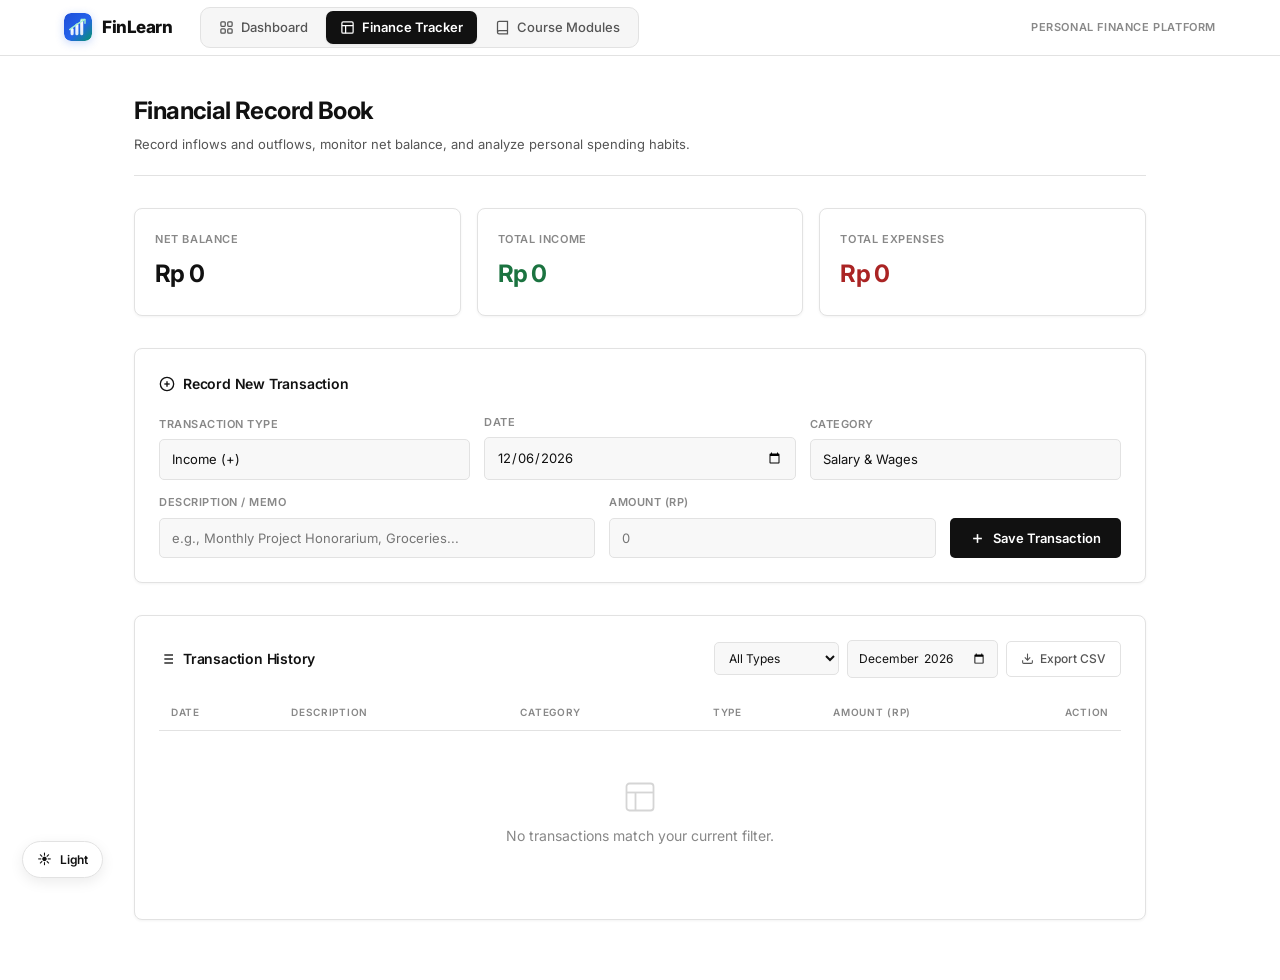
==== commit 91775ca9: "update" ====
--- a/keuangan.html
+++ b/keuangan.html
@@ -1,82 +1,84 @@
 <!DOCTYPE html>
-<html lang="id" data-theme="light">
+<html lang="en" data-theme="light">
 <head>
   <meta charset="UTF-8" />
   <meta name="viewport" content="width=device-width, initial-scale=1.0" />
-  <title>FinLearn — Pencatat Laporan Keuangan</title>
+  <title>FinLearn — Finance Tracker & Cashflow Book</title>
+  <link rel="icon" type="image/svg+xml" href="favicon.svg" />
+  <link rel="apple-touch-icon" href="favicon.svg" />
   <link rel="preconnect" href="https://fonts.googleapis.com" />
-  <link href="https://fonts.googleapis.com/css2?family=Inter:wght@300;400;500;600;700&display=swap" rel="stylesheet" />
+  <link href="https://fonts.googleapis.com/css2?family=Inter:wght@300;400;500;600;700;800&display=swap" rel="stylesheet" />
   <link rel="stylesheet" href="style.css" />
 </head>
 <body data-page="keuangan">
 
   <!-- TOPBAR NAVBAR -->
   <header class="topbar">
-    <div class="topbar-left">
-      <a href="index.html" class="brand">
-        <span>FinLearn</span>
-        <span class="brand-badge">Pencatat</span>
-      </a>
-
-      <!-- NAVBAR DIRECT ACCESS -->
-      <nav class="navbar-nav">
-        <a href="index.html" class="nav-link" id="navDashboard">
-          <svg width="15" height="15" viewBox="0 0 24 24" fill="none" stroke="currentColor" stroke-width="2">
-            <rect x="3" y="3" width="7" height="7" rx="1"/>
-            <rect x="14" y="3" width="7" height="7" rx="1"/>
-            <rect x="14" y="14" width="7" height="7" rx="1"/>
-            <rect x="3" y="14" width="7" height="7" rx="1"/>
-          </svg>
-          <span class="nav-text">Dashboard</span>
+    <div class="topbar-container">
+      <div class="topbar-left">
+        <a href="index.html" class="brand" title="FinLearn Home">
+          <img src="favicon.svg" alt="FinLearn Logo" class="brand-icon" />
+          <span class="brand-name">FinLearn</span>
         </a>
-        <a href="keuangan.html" class="nav-link active" id="navKeuangan">
-          <svg width="15" height="15" viewBox="0 0 24 24" fill="none" stroke="currentColor" stroke-width="2">
-            <rect x="3" y="3" width="18" height="18" rx="2"/>
-            <line x1="3" y1="9" x2="21" y2="9"/>
-            <line x1="9" y1="21" x2="9" y2="9"/>
-          </svg>
-          <span class="nav-text">Laporan Keuangan</span>
-        </a>
-        <a href="materi.html" class="nav-link" id="navMateri">
-          <svg width="15" height="15" viewBox="0 0 24 24" fill="none" stroke="currentColor" stroke-width="2">
-            <path d="M4 19.5A2.5 2.5 0 0 1 6.5 17H20"/>
-            <path d="M6.5 2H20v20H6.5A2.5 2.5 0 0 1 4 19.5v-15A2.5 2.5 0 0 1 6.5 2z"/>
-          </svg>
-          <span class="nav-text">Course Materi</span>
-        </a>
-      </nav>
-    </div>
-
-    <div class="topbar-right">
-      <button class="theme-toggle" id="themeToggle" onclick="toggleTheme()" title="Ganti Tema">
-        <span id="themeIcon">☀️</span>
-      </button>
+
+        <!-- NAVBAR DIRECT ACCESS -->
+        <nav class="navbar-nav">
+          <a href="index.html" class="nav-link" id="navDashboard">
+            <svg width="15" height="15" viewBox="0 0 24 24" fill="none" stroke="currentColor" stroke-width="2">
+              <rect x="3" y="3" width="7" height="7" rx="1.5"/>
+              <rect x="14" y="3" width="7" height="7" rx="1.5"/>
+              <rect x="14" y="14" width="7" height="7" rx="1.5"/>
+              <rect x="3" y="14" width="7" height="7" rx="1.5"/>
+            </svg>
+            <span class="nav-text">Dashboard</span>
+          </a>
+          <a href="keuangan.html" class="nav-link active" id="navKeuangan">
+            <svg width="15" height="15" viewBox="0 0 24 24" fill="none" stroke="currentColor" stroke-width="2">
+              <rect x="3" y="3" width="18" height="18" rx="2"/>
+              <line x1="3" y1="9" x2="21" y2="9"/>
+              <line x1="9" y1="21" x2="9" y2="9"/>
+            </svg>
+            <span class="nav-text">Finance Tracker</span>
+          </a>
+          <a href="materi.html" class="nav-link" id="navMateri">
+            <svg width="15" height="15" viewBox="0 0 24 24" fill="none" stroke="currentColor" stroke-width="2">
+              <path d="M4 19.5A2.5 2.5 0 0 1 6.5 17H20"/>
+              <path d="M6.5 2H20v20H6.5A2.5 2.5 0 0 1 4 19.5v-15A2.5 2.5 0 0 1 6.5 2z"/>
+            </svg>
+            <span class="nav-text">Course Modules</span>
+          </a>
+        </nav>
+      </div>
+
+      <div class="topbar-right">
+        <span class="topbar-tagline">Personal Finance Platform</span>
+      </div>
     </div>
   </header>
 
-  <!-- KEUANGAN FULL PAGE CONTAINER -->
+  <!-- FINANCE CONTAINER -->
   <main class="keuangan-container">
 
     <!-- PAGE HEADER -->
     <header class="page-header-keuangan">
       <div class="page-header-title">
-        <h1>Buku Catatan Keuangan</h1>
-        <p>Catat arus masuk dan keluar, pantau saldo bersih, dan analisis pengeluaran.</p>
+        <h1>Financial Record Book</h1>
+        <p>Record inflows and outflows, monitor net balance, and analyze personal spending habits.</p>
       </div>
     </header>
 
     <!-- 3 STAT CARDS -->
     <section class="summary-cards-grid">
       <div class="stat-card balance">
-        <span class="stat-label">Saldo Bersih</span>
+        <span class="stat-label">Net Balance</span>
         <span class="stat-amount" id="statBalance">Rp 0</span>
       </div>
       <div class="stat-card income">
-        <span class="stat-label">Total Pemasukan</span>
+        <span class="stat-label">Total Income</span>
         <span class="stat-amount" id="statIncome">Rp 0</span>
       </div>
       <div class="stat-card expense">
-        <span class="stat-label">Total Pengeluaran</span>
+        <span class="stat-label">Total Expenses</span>
         <span class="stat-amount" id="statExpense">Rp 0</span>
       </div>
     </section>
@@ -85,55 +87,55 @@
     <section class="card-section">
       <h2 class="card-title">
         <svg width="16" height="16" viewBox="0 0 24 24" fill="none" stroke="currentColor" stroke-width="2"><circle cx="12" cy="12" r="10"/><line x1="12" y1="8" x2="12" y2="16"/><line x1="8" y1="12" x2="16" y2="12"/></svg>
-        Tambah Transaksi Baru
+        Record New Transaction
       </h2>
 
       <div class="form-grid">
         <div class="form-row">
           <div class="form-field">
-            <label for="inputTxType">Jenis Transaksi</label>
+            <label for="inputTxType">Transaction Type</label>
             <select id="inputTxType">
-              <option value="income">Pemasukan (+)</option>
-              <option value="expense">Pengeluaran (-)</option>
+              <option value="income">Income (+)</option>
+              <option value="expense">Expense (−)</option>
             </select>
           </div>
 
           <div class="form-field">
-            <label for="inputTxDate">Tanggal</label>
+            <label for="inputTxDate">Date</label>
             <input type="date" id="inputTxDate" />
           </div>
 
           <div class="form-field">
-            <label for="inputTxCategory">Kategori</label>
+            <label for="inputTxCategory">Category</label>
             <select id="inputTxCategory">
-              <option value="Gaji & Upah">Gaji & Upah</option>
-              <option value="Pendapatan Usaha">Pendapatan Usaha</option>
-              <option value="Investasi">Investasi</option>
-              <option value="Makanan & Minuman">Makanan & Minuman</option>
-              <option value="Transportasi">Transportasi</option>
-              <option value="Tagihan & Utilitas">Tagihan & Utilitas</option>
-              <option value="Kebutuhan Rumah">Kebutuhan Rumah</option>
-              <option value="Hiburan & Hobi">Hiburan & Hobi</option>
-              <option value="Kesehatan">Kesehatan</option>
-              <option value="Lainnya">Lainnya</option>
+              <option value="Salary & Wages">Salary & Wages</option>
+              <option value="Business & Freelance">Business & Freelance</option>
+              <option value="Investments">Investments</option>
+              <option value="Food & Dining">Food & Dining</option>
+              <option value="Transportation">Transportation</option>
+              <option value="Bills & Utilities">Bills & Utilities</option>
+              <option value="Housing & Supplies">Housing & Supplies</option>
+              <option value="Entertainment & Leisure">Entertainment & Leisure</option>
+              <option value="Healthcare">Healthcare</option>
+              <option value="Other">Other</option>
             </select>
           </div>
         </div>
 
         <div class="form-row">
           <div class="form-field flex-2">
-            <label for="inputTxDesc">Keterangan / Deskripsi</label>
-            <input type="text" id="inputTxDesc" placeholder="Contoh: Honor Proyek Website, Belanja Bulanan..." />
+            <label for="inputTxDesc">Description / Memo</label>
+            <input type="text" id="inputTxDesc" placeholder="e.g., Monthly Project Honorarium, Groceries..." />
           </div>
 
           <div class="form-field flex-1-5">
-            <label for="inputTxAmount">Jumlah Nominal (Rp)</label>
+            <label for="inputTxAmount">Amount (Rp)</label>
             <input type="text" inputmode="numeric" id="inputTxAmount" placeholder="0" autocomplete="off" />
           </div>
 
           <button class="btn-primary" onclick="handleAddTransaction()">
             <svg width="15" height="15" viewBox="0 0 24 24" fill="none" stroke="currentColor" stroke-width="2.5"><line x1="12" y1="5" x2="12" y2="19"/><line x1="5" y1="12" x2="19" y2="12"/></svg>
-            Simpan Catatan
+            Save Transaction
           </button>
         </div>
       </div>
@@ -144,21 +146,21 @@
       <div class="table-header-bar">
         <h2 class="card-title">
           <svg width="16" height="16" viewBox="0 0 24 24" fill="none" stroke="currentColor" stroke-width="2"><line x1="8" y1="6" x2="21" y2="6"/><line x1="8" y1="12" x2="21" y2="12"/><line x1="8" y1="18" x2="21" y2="18"/><line x1="3" y1="6" x2="3.01" y2="6"/><line x1="3" y1="12" x2="3.01" y2="12"/><line x1="3" y1="18" x2="3.01" y2="18"/></svg>
-          Riwayat Transaksi
+          Transaction History
         </h2>
 
         <div class="filter-actions">
           <select id="filterType" onchange="renderTransactionsList()">
-            <option value="all">Semua Jenis</option>
-            <option value="income">Hanya Pemasukan</option>
-            <option value="expense">Hanya Pengeluaran</option>
+            <option value="all">All Types</option>
+            <option value="income">Income Only</option>
+            <option value="expense">Expenses Only</option>
           </select>
 
           <input type="month" id="filterMonth" onchange="renderTransactionsList()" />
 
-          <button class="btn-outline" onclick="handleExportCSV()" title="Ekspor Data ke File CSV">
+          <button class="btn-outline" onclick="handleExportCSV()" title="Export Records to CSV File">
             <svg width="13" height="13" viewBox="0 0 24 24" fill="none" stroke="currentColor" stroke-width="2"><path d="M21 15v4a2 2 0 0 1-2 2H5a2 2 0 0 1-2-2v-4"/><polyline points="7 10 12 15 17 10"/><line x1="12" y1="15" x2="12" y2="3"/></svg>
-            Ekspor CSV
+            Export CSV
           </button>
         </div>
       </div>
@@ -167,12 +169,12 @@
         <table class="data-table">
           <thead>
             <tr>
-              <th>Tanggal</th>
-              <th>Keterangan</th>
-              <th>Kategori</th>
-              <th>Jenis</th>
-              <th>Jumlah (Rp)</th>
-              <th style="width: 44px; text-align: center;">Aksi</th>
+              <th>Date</th>
+              <th>Description</th>
+              <th>Category</th>
+              <th>Type</th>
+              <th>Amount (Rp)</th>
+              <th style="width: 44px; text-align: center;">Action</th>
             </tr>
           </thead>
           <tbody id="txTableBody">
@@ -182,12 +184,18 @@
 
         <div class="table-empty-state" id="tableEmptyState" style="display: none;">
           <svg width="36" height="36" viewBox="0 0 24 24" fill="none" stroke="currentColor" stroke-width="1.2"><rect x="3" y="3" width="18" height="18" rx="2"/><line x1="3" y1="9" x2="21" y2="9"/><line x1="9" y1="21" x2="9" y2="9"/></svg>
-          <p>Belum ada catatan keuangan yang sesuai dengan filter.</p>
+          <p>No transactions match your current filter.</p>
         </div>
       </div>
     </section>
 
   </main>
+
+  <!-- FLOATING THEME TOGGLE (BOTTOM-LEFT) -->
+  <button class="floating-theme-toggle" id="floatingThemeToggle" onclick="toggleTheme()" title="Switch Light/Dark Mode" aria-label="Toggle Theme">
+    <span class="theme-icon" id="themeIcon">☀️</span>
+    <span class="theme-label" id="themeLabel">Light</span>
+  </button>
 
   <script src="app.js"></script>
 </body>
--- a/style.css
+++ b/style.css
@@ -76,60 +76,80 @@
   height: var(--topbar-h);
   background: var(--bg);
   border-bottom: 1px solid var(--border);
+  z-index: 100;
+  transition: background 0.15s ease, border-color 0.15s ease;
+}
+
+.topbar-container {
+  max-width: 1200px;
+  height: 100%;
+  margin: 0 auto;
   display: flex;
   align-items: center;
   justify-content: space-between;
   padding: 0 24px;
-  z-index: 100;
 }
 
 .topbar-left {
   display: flex;
   align-items: center;
-  gap: 24px;
+  gap: 28px;
 }
 
 .brand {
   display: flex;
   align-items: center;
-  gap: 8px;
+  gap: 10px;
   font-weight: 700;
   font-size: 16px;
   letter-spacing: -0.4px;
   color: var(--text);
-}
-.brand-badge {
-  font-size: 10px;
-  font-weight: 600;
-  text-transform: uppercase;
-  letter-spacing: 0.5px;
-  padding: 2px 6px;
-  border-radius: 4px;
-  border: 1px solid var(--border);
-  color: var(--text-muted);
+  text-decoration: none;
+}
+
+.brand-name {
+  font-size: 17px;
+  font-weight: 800;
+  letter-spacing: -0.5px;
+  color: var(--text);
+}
+
+.brand-icon {
+  width: 28px;
+  height: 28px;
+  border-radius: 7px;
+  display: block;
+  flex-shrink: 0;
+  box-shadow: 0 2px 8px rgba(37, 99, 235, 0.25);
+  transition: transform 0.2s ease;
+}
+
+.brand:hover .brand-icon {
+  transform: scale(1.08);
 }
 
 /* NAVBAR NAVIGATION BUTTONS */
 .navbar-nav {
   display: flex;
   align-items: center;
-  gap: 6px;
-  background: var(--bg-secondary);
-  padding: 3px;
-  border-radius: var(--radius);
+  gap: 4px;
+  background: var(--bg-secondary);
+  padding: 3px 4px;
+  border-radius: 10px;
   border: 1px solid var(--border);
 }
 
 .nav-link {
   display: inline-flex;
   align-items: center;
-  gap: 8px;
+  gap: 7px;
   padding: 6px 14px;
-  border-radius: var(--radius-sm);
+  border-radius: 7px;
   font-size: 13px;
   font-weight: 500;
   color: var(--text-secondary);
   transition: all 0.15s ease;
+  text-decoration: none;
 }
 
 .nav-link:hover {
@@ -138,13 +158,14 @@
 }
 
 [data-theme="dark"] .nav-link:hover {
-  background: rgba(255, 255, 255, 0.05);
+  background: rgba(255, 255, 255, 0.06);
 }
 
 .nav-link.active {
   background: var(--nav-active-bg);
   color: var(--nav-active-text);
   font-weight: 600;
+  box-shadow: 0 1px 3px rgba(0, 0, 0, 0.08);
 }
 
 .topbar-right {
@@ -153,21 +174,126 @@
   gap: 12px;
 }
 
-.theme-toggle {
+.topbar-tagline {
+  font-size: 11px;
+  font-weight: 600;
+  color: var(--text-muted);
+  text-transform: uppercase;
+  letter-spacing: 0.6px;
+}
+
+/* FLOATING THEME TOGGLE (BOTTOM-LEFT) */
+.floating-theme-toggle {
+  position: fixed;
+  bottom: 22px;
+  left: 22px;
+  z-index: 999;
   display: inline-flex;
   align-items: center;
-  justify-content: center;
-  width: 36px;
-  height: 36px;
+  gap: 8px;
+  padding: 8px 14px;
+  border-radius: 24px;
+  background: var(--bg-card);
+  border: 1px solid var(--border);
+  box-shadow: 0 4px 14px rgba(0, 0, 0, 0.08);
+  color: var(--text);
+  font-size: 12px;
+  font-weight: 600;
+  cursor: pointer;
+  transition: all 0.2s cubic-bezier(0.16, 1, 0.3, 1);
+  backdrop-filter: blur(8px);
+}
+
+.floating-theme-toggle:hover {
+  transform: translateY(-2px) scale(1.03);
+  border-color: var(--accent);
+  box-shadow: 0 6px 18px rgba(0, 0, 0, 0.14);
+}
+
+.theme-icon {
+  font-size: 14px;
+  line-height: 1;
+}
+
+.theme-label {
+  font-size: 12px;
+  letter-spacing: -0.2px;
+}
+
+.btn-reset-data:hover {
+  color: var(--expense);
+  border-color: rgba(170, 36, 36, 0.4);
+}
+
+/* MODULE COMPLETION CARD */
+.module-completion-card {
+  display: flex;
+  align-items: center;
+  justify-content: space-between;
+  gap: 16px;
+  padding: 18px 22px;
   border-radius: var(--radius);
   border: 1px solid var(--border);
   background: var(--bg-card);
-  color: var(--text);
-  transition: border-color 0.15s, background 0.15s;
-}
-
-.theme-toggle:hover {
-  background: var(--bg-secondary);
+  margin: 32px 0 20px;
+  box-shadow: var(--shadow);
+  flex-wrap: wrap;
+  transition: all 0.2s ease;
+}
+
+.module-completion-card.completed {
+  border-color: rgba(27, 115, 64, 0.35);
+  background: var(--income-bg);
+}
+
+.completion-info {
+  display: flex;
+  align-items: center;
+  gap: 14px;
+  flex: 1;
+  min-width: 240px;
+}
+
+.completion-icon {
+  font-size: 26px;
+  line-height: 1;
+}
+
+.completion-info h4 {
+  font-size: 14px;
+  font-weight: 700;
+  color: var(--text);
+  margin-bottom: 2px;
+}
+
+.completion-info p {
+  font-size: 12px;
+  color: var(--text-secondary);
+}
+
+.btn-complete-module {
+  display: inline-flex;
+  align-items: center;
+  gap: 8px;
+  padding: 9px 18px;
+  border-radius: var(--radius-sm);
+  background: var(--accent);
+  color: var(--accent-inverse);
+  font-size: 13px;
+  font-weight: 600;
+  border: none;
+  cursor: pointer;
+  transition: all 0.2s ease;
+}
+
+.btn-complete-module:hover {
+  opacity: 0.9;
+  transform: translateY(-1px);
+}
+
+.btn-complete-module.is-done {
+  background: var(--income);
+  color: #ffffff;
 }
 
 /* ===== MATERI / COURSE FULL PAGE LAYOUT ===== */
